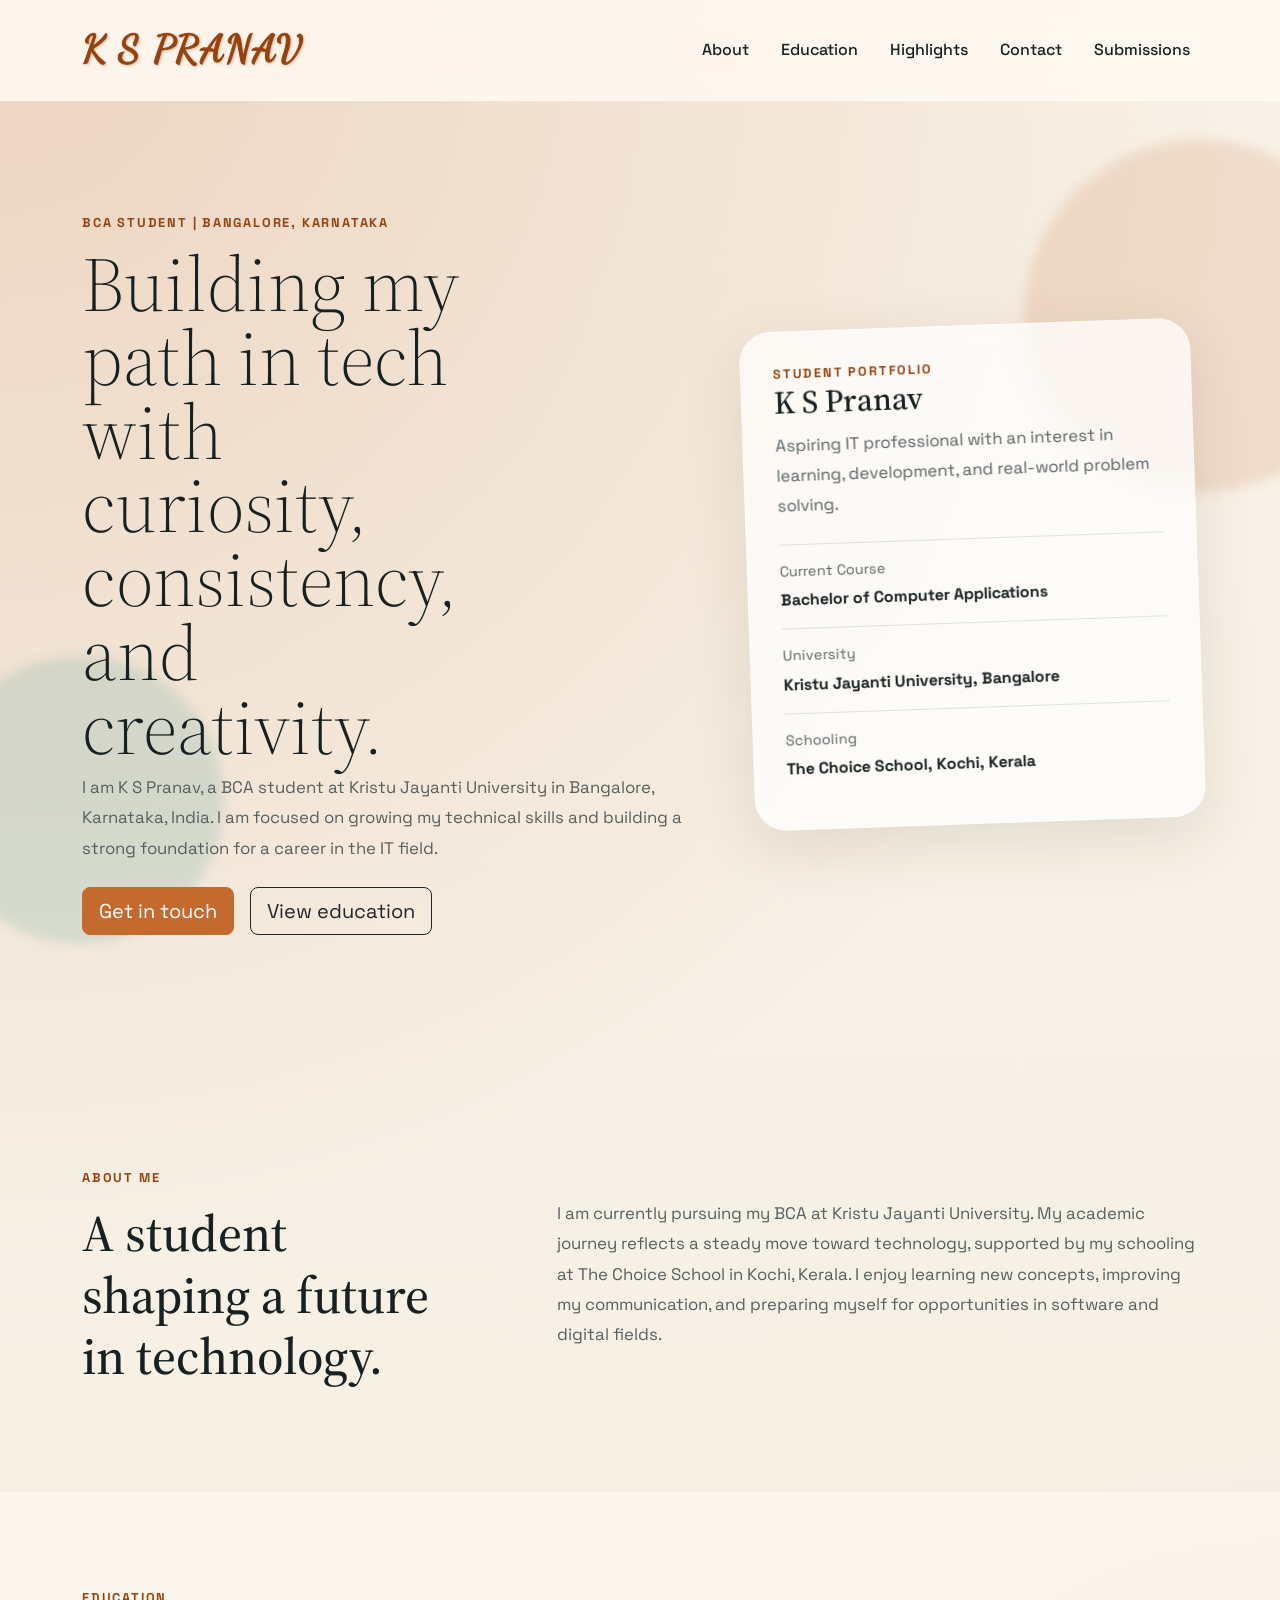
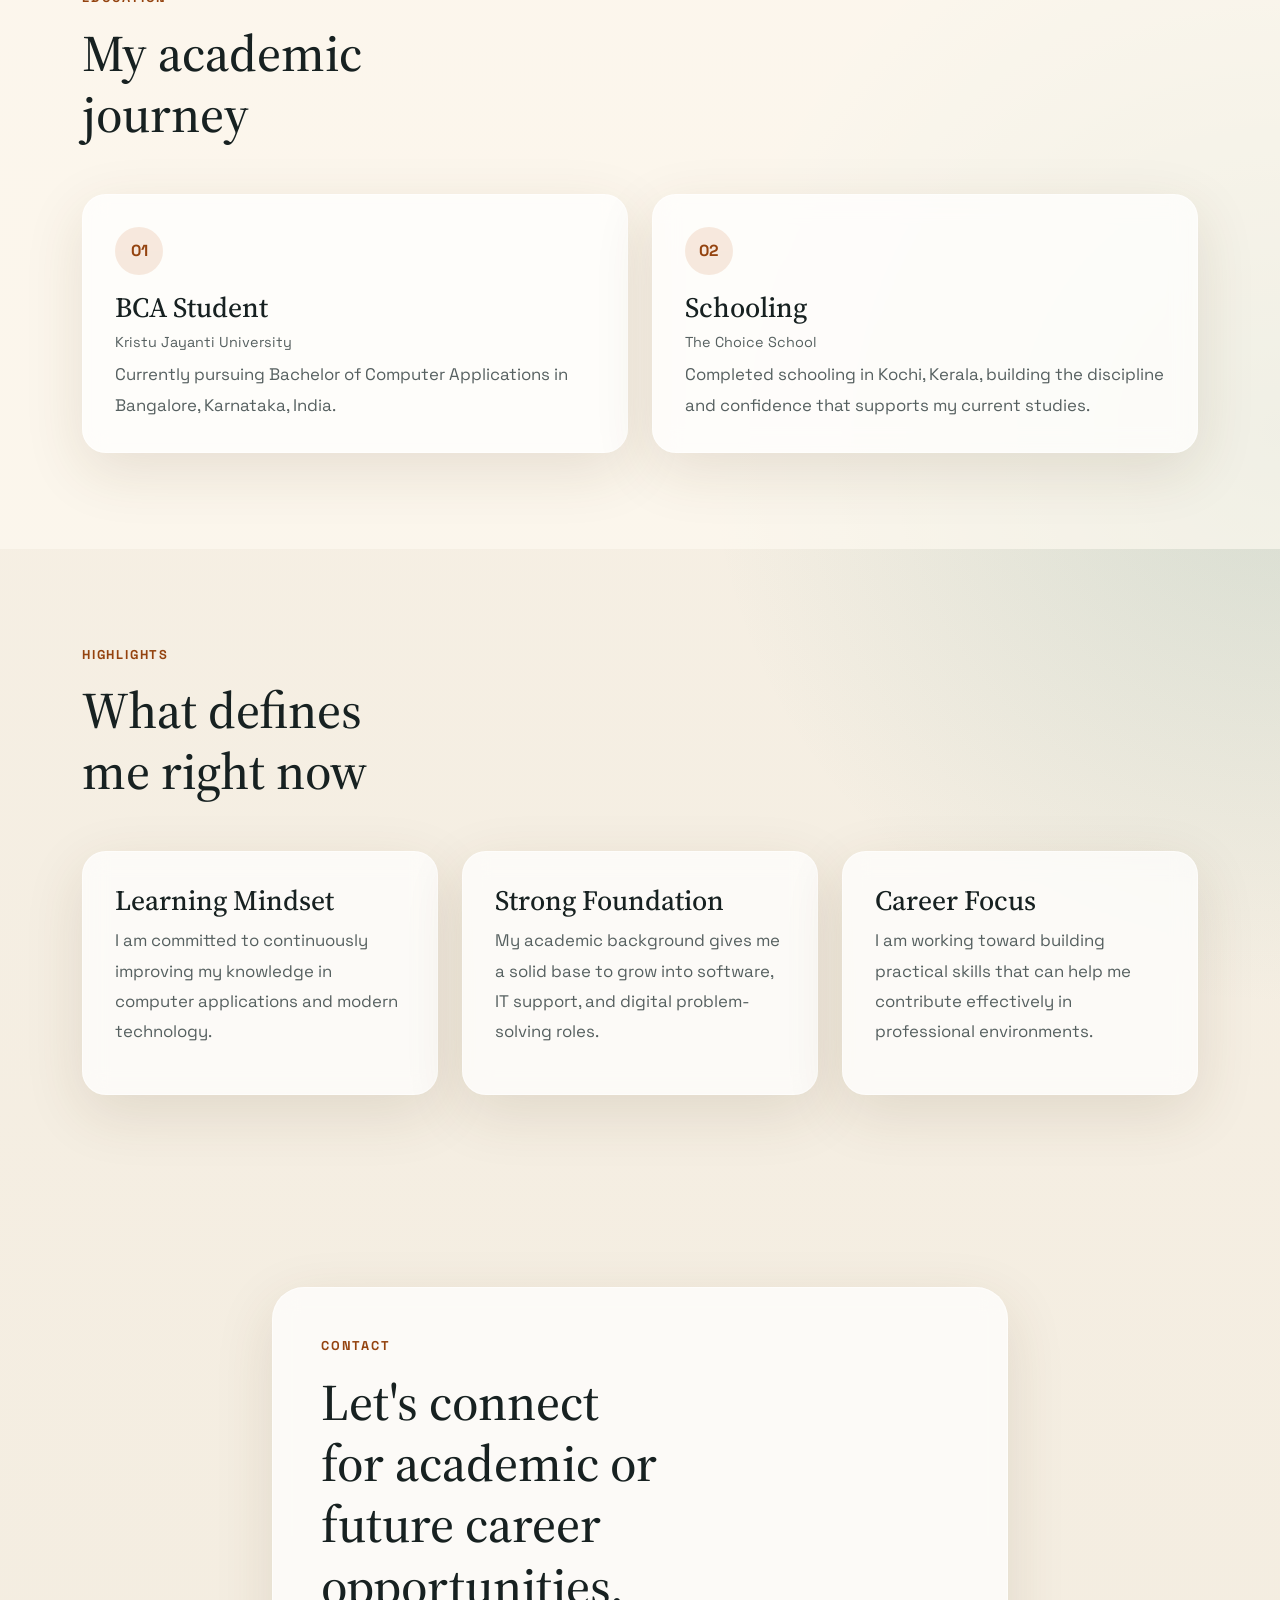
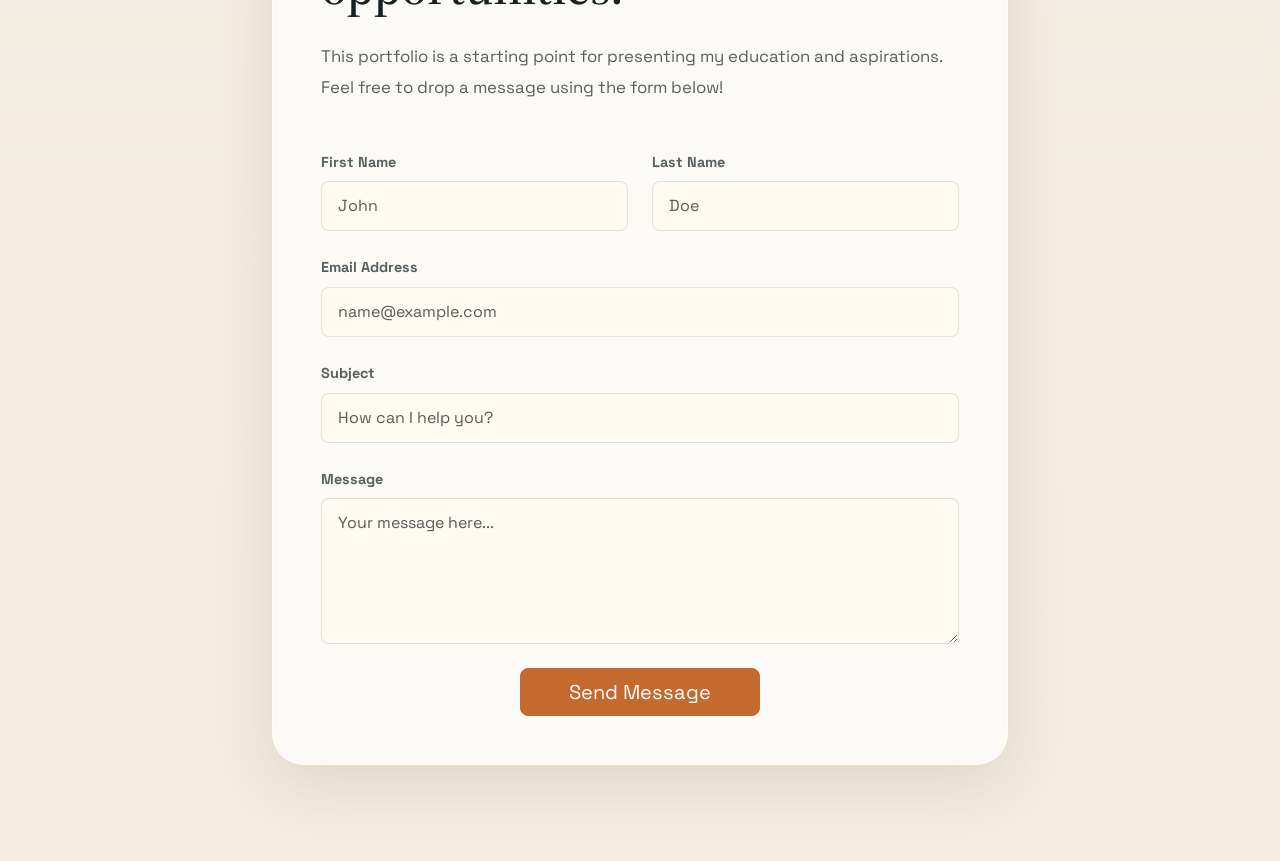
==== frontend/index.html @ b58f0273 "first commit" ====
<!DOCTYPE html>
<html lang="en">

<head>
  <meta charset="UTF-8">
  <meta name="viewport" content="width=device-width, initial-scale=1.0">
  <title>K S Pranav | Portfolio</title>
  <link rel="preconnect" href="https://fonts.googleapis.com">
  <link rel="preconnect" href="https://fonts.gstatic.com" crossorigin>
  <link
    href="https://fonts.googleapis.com/css2?family=Space+Grotesk:wght@400;500;700&family=Source+Serif+4:wght@400;600&family=Dancing+Script:wght@600;700&display=swap"
    rel="stylesheet">
  <link href="https://cdn.jsdelivr.net/npm/bootstrap@5.3.3/dist/css/bootstrap.min.css" rel="stylesheet"
    integrity="sha384-QWTKZyjpPEjISv5WaRU9OFeRpok6YctnYmDr5pNlyT2bRjXh0JMhjY6hW+ALEwIH" crossorigin="anonymous">
  <link rel="stylesheet" href="style.css">
  <style>
    .form-control {
      background-color: var(--surface-strong);
      border: 1px solid var(--line);
      padding: 0.75rem 1rem;
      color: var(--text);
    }
    .form-control:focus {
      border-color: var(--accent);
      box-shadow: 0 0 0 0.25rem rgba(196, 106, 47, 0.25);
    }
    .form-label {
      color: var(--muted);
      font-size: 0.9rem;
    }
  </style>
</head>

<body>
  <nav class="navbar navbar-expand-lg py-3 fixed-top nav-glass">
    <div class="container">
        <a class="navbar-brand brand-mark" href="#home">K S Pranav</a>
        <button class="navbar-toggler border-0 shadow-none" type="button" data-bs-toggle="collapse"
          data-bs-target="#mainNav" aria-controls="mainNav" aria-expanded="false" aria-label="Toggle navigation">
          <span class="navbar-toggler-icon"></span>
        </button>
        <div class="collapse navbar-collapse justify-content-end" id="mainNav">
          <ul class="navbar-nav gap-lg-3">
            <li class="nav-item"><a class="nav-link" href="#about">About</a></li>
            <li class="nav-item"><a class="nav-link" href="#education">Education</a></li>
            <li class="nav-item"><a class="nav-link" href="#highlights">Highlights</a></li>
            <li class="nav-item"><a class="nav-link" href="#contact">Contact</a></li>
            <li class="nav-item"><a class="nav-link" href="list_contacts.html">Submissions</a></li>
          </ul>
        </div>
    </div>
  </nav>

  <header class="hero-section">
    <section class="container py-5" id="home">
      <div class="row align-items-center min-vh-100 hero-grid">
        <div class="col-lg-7">
          <p class="eyebrow">BCA Student | Bangalore, Karnataka</p>
          <h1 class="display-2 hero-title">Building my path in tech with curiosity, consistency, and creativity.</h1>
          <p class="hero-copy">
            I am K S Pranav, a BCA student at Kristu Jayanti University in Bangalore, Karnataka, India.
            I am focused on growing my technical skills and building a strong foundation for a career in the IT field.
          </p>
          <div class="d-flex flex-wrap gap-3 mt-4">
            <a class="btn btn-accent btn-lg" href="#contact">Get in touch</a>
            <a class="btn btn-outline-dark btn-lg" href="#education">View education</a>
          </div>
        </div>
        <div class="col-lg-5">
          <div class="profile-card">
            <div class="profile-badge">Student Portfolio</div>
            <h2>K S Pranav</h2>
            <p class="mb-4">Aspiring IT professional with an interest in learning, development, and real-world problem
              solving.</p>
            <div class="stat-block">
              <span>Current Course</span>
              <strong>Bachelor of Computer Applications</strong>
            </div>
            <div class="stat-block">
              <span>University</span>
              <strong>Kristu Jayanti University, Bangalore</strong>
            </div>
            <div class="stat-block">
              <span>Schooling</span>
              <strong> The Choice School, Kochi, Kerala</strong>
            </div>
          </div>
        </div>
      </div>
    </section>
  </header>

  <main>
    <section class="section-space" id="about">
      <div class="container">
        <div class="row g-4 align-items-center">
          <div class="col-lg-5">
            <p class="section-tag">About Me</p>
            <h2 class="section-title">A student shaping a future in technology.</h2>
          </div>
          <div class="col-lg-7">
            <p class="section-copy">
              I am currently pursuing my BCA at Kristu Jayanti University. My academic journey reflects a steady move
              toward technology,
              supported by my schooling at The Choice School in Kochi, Kerala. I enjoy learning new concepts, improving
              my
              communication,
              and preparing myself for opportunities in software and digital fields.
            </p>
          </div>
        </div>
      </div>
    </section>

    <section class="section-space muted-section" id="education">
      <div class="container">
        <p class="section-tag">Education</p>
        <h2 class="section-title mb-5">My academic journey</h2>
        <div class="row g-4">
          <div class="col-md-6">
            <article class="info-card h-100">
              <span class="card-index">01</span>
              <h3>BCA Student</h3>
              <p class="card-place">Kristu Jayanti University</p>
              <p class="card-text">Currently pursuing Bachelor of Computer Applications in Bangalore, Karnataka, India.
              </p>
            </article>
          </div>
          <div class="col-md-6">
            <article class="info-card h-100">
              <span class="card-index">02</span>
              <h3>Schooling</h3>
              <p class="card-place">The Choice School</p>
              <p class="card-text">Completed schooling in Kochi, Kerala, building the discipline and confidence that
                supports my current studies.</p>
            </article>
          </div>
        </div>
      </div>
    </section>

    <section class="section-space" id="highlights">
      <div class="container">
        <p class="section-tag">Highlights</p>
        <h2 class="section-title mb-5">What defines me right now</h2>
        <div class="row g-4">
          <div class="col-md-4">
            <div class="highlight-card">
              <h3>Learning Mindset</h3>
              <p>I am committed to continuously improving my knowledge in computer applications and modern technology.
              </p>
            </div>
          </div>
          <div class="col-md-4">
            <div class="highlight-card">
              <h3>Strong Foundation</h3>
              <p>My academic background gives me a solid base to grow into software, IT support, and digital
                problem-solving roles.</p>
            </div>
          </div>
          <div class="col-md-4">
            <div class="highlight-card">
              <h3>Career Focus</h3>
              <p>I am working toward building practical skills that can help me contribute effectively in professional
                environments.</p>
            </div>
          </div>
        </div>
      </div>
    </section>

    <section class="section-space contact-section" id="contact">
      <div class="container">
        <div class="row justify-content-center">
          <div class="col-lg-8">
            <div class="contact-panel text-start">
              <p class="section-tag">Contact</p>
              <h2 class="section-title mb-4">Let's connect for academic or future career opportunities.</h2>
              <p class="section-copy mb-5">
                This portfolio is a starting point for presenting my education and aspirations. Feel free to drop a message using the form below!
              </p>
              
              <form id="contactForm">
                <div class="row g-4">
                  <div class="col-md-6">
                    <label for="firstName" class="form-label fw-bold">First Name</label>
                    <input type="text" class="form-control rounded-3" id="firstName" placeholder="John" required>
                  </div>
                  <div class="col-md-6">
                    <label for="lastName" class="form-label fw-bold">Last Name</label>
                    <input type="text" class="form-control rounded-3" id="lastName" placeholder="Doe" required>
                  </div>
                  <div class="col-md-12">
                    <label for="email" class="form-label fw-bold">Email Address</label>
                    <input type="email" class="form-control rounded-3" id="email" placeholder="name@example.com" required>
                  </div>
                  <div class="col-md-12">
                    <label for="subject" class="form-label fw-bold">Subject</label>
                    <input type="text" class="form-control rounded-3" id="subject" placeholder="How can I help you?" required>
                  </div>
                  <div class="col-md-12">
                    <label for="message" class="form-label fw-bold">Message</label>
                    <textarea class="form-control rounded-3" id="message" rows="5" placeholder="Your message here..." required></textarea>
                  </div>
                  <div class="col-12 mt-4 text-center">
                    <button type="submit" class="btn btn-accent btn-lg px-5">Send Message</button>
                    <p id="formStatus" class="mt-3 text-success d-none">Message sent successfully!</p>
                  </div>
                </div>
              </form>
            </div>
          </div>
        </div>
      </div>
    </section>
  </main>

  <script src="https://cdn.jsdelivr.net/npm/bootstrap@5.3.3/dist/js/bootstrap.bundle.min.js"
    integrity="sha384-YvpcrYf0tY3lHB60NNkmXc5s9fDVZLESaAA55NDzOxhy9GkcIdslK1eN7N6jIeHz"
    crossorigin="anonymous"></script>

  <script>
    document.getElementById("contactForm").addEventListener("submit", async function(e) {
      e.preventDefault();
      
      const formData = {
        first_name: document.getElementById("firstName").value,
        last_name: document.getElementById("lastName").value,
        email: document.getElementById("email").value,
        subject: document.getElementById("subject").value,
        message: document.getElementById("message").value
      };

      try {
        const response = await fetch("http://localhost:8000/contacts/", {
          method: "POST",
          headers: {
            "Content-Type": "application/json"
          },
          body: JSON.stringify(formData)
        });

        if (response.ok) {
          document.getElementById("formStatus").classList.remove("d-none");
          document.getElementById("contactForm").reset();
          
          setTimeout(() => {
            document.getElementById("formStatus").classList.add("d-none");
          }, 4000);
        } else {
          alert("Something went wrong. Please try again.");
        }
      } catch (error) {
        console.error("Error submitting form", error);
        alert("Unable to connect to the backend server.");
      }
    });
  </script>
</body>

</html>
---- frontend/style.css ----
:root {
  --bg: #f5efe4;
  --surface: rgba(255, 255, 255, 0.72);
  --surface-strong: #fffaf2;
  --text: #172121;
  --muted: #566060;
  --accent: #c46a2f;
  --accent-dark: #94430f;
  --line: rgba(23, 33, 33, 0.12);
  --shadow: 0 18px 60px rgba(82, 54, 25, 0.12);
}

* {
  box-sizing: border-box;
}

body {
  margin: 0;
  padding-top: 76px;
  font-family: "Space Grotesk", sans-serif;
  color: var(--text);
  background:
    radial-gradient(circle at top left, rgba(196, 106, 47, 0.22), transparent 30%),
    radial-gradient(circle at right center, rgba(51, 122, 108, 0.16), transparent 24%),
    linear-gradient(180deg, #f8f2e8 0%, #f3ecdf 100%);
}

.hero-section {
  position: relative;
  overflow: hidden;
}

.hero-section::before,
.hero-section::after {
  content: "";
  position: absolute;
  border-radius: 50%;
  filter: blur(6px);
  z-index: 0;
}

.hero-section::before {
  width: 22rem;
  height: 22rem;
  top: 4rem;
  right: -6rem;
  background: rgba(196, 106, 47, 0.16);
}

.hero-section::after {
  width: 18rem;
  height: 18rem;
  bottom: 8rem;
  left: -4rem;
  background: rgba(31, 132, 127, 0.14);
}

.hero-grid,
.section-space {
  position: relative;
  z-index: 1;
}

.nav-glass {
  background: rgba(255, 250, 242, 0.85); /* Slightly frosty color derived from background */
  backdrop-filter: blur(12px);
  border-bottom: 1px solid rgba(255, 255, 255, 0.5);
  z-index: 1030; /* High z-index to stay above content */
}

.brand-mark {
  font-family: "Dancing Script", cursive;
  font-weight: 700;
  font-size: 2.4rem;
  letter-spacing: 0.03em;
  color: var(--accent-dark);
  text-shadow: 1px 1px 3px rgba(148, 67, 15, 0.5);
  text-transform: uppercase;
  -webkit-text-stroke: 1px var(--accent-dark);
}

.nav-link {
  color: var(--text);
  font-weight: 500;
}

.nav-link:hover,
.nav-link:focus {
  color: var(--accent-dark);
}

.eyebrow,
.section-tag,
.profile-badge {
  letter-spacing: 0.14em;
  text-transform: uppercase;
  font-size: 0.8rem;
  font-weight: 700;
  color: var(--accent-dark);
}

.hero-title,
.section-title,
.profile-card h2,
.info-card h3,
.highlight-card h3 {
  font-family: "Source Serif 4", serif;
}

.hero-title {
  font-size: clamp(2.75rem, 6vw, 5.6rem);
  line-height: 0.96;
  max-width: 12ch;
}

.hero-copy,
.section-copy,
.card-text,
.highlight-card p,
.profile-card p {
  color: var(--muted);
  font-size: 1.05rem;
  line-height: 1.8;
}

.btn-accent {
  background: var(--accent);
  color: #fff;
  border: 1px solid var(--accent);
}

.btn-accent:hover,
.btn-accent:focus {
  background: var(--accent-dark);
  border-color: var(--accent-dark);
  color: #fff;
}

.profile-card,
.info-card,
.highlight-card,
.contact-panel {
  background: var(--surface);
  border: 1px solid rgba(255, 255, 255, 0.5);
  box-shadow: var(--shadow);
  backdrop-filter: blur(12px);
}

.profile-card {
  padding: 2rem;
  border-radius: 2rem;
  transform: rotate(-2deg);
}

.stat-block {
  padding: 1rem 0;
  border-top: 1px solid var(--line);
}

.stat-block span,
.card-place {
  display: block;
  color: var(--muted);
  font-size: 0.9rem;
  margin-bottom: 0.35rem;
}

.section-space {
  padding: 6rem 0;
}

.muted-section {
  background: rgba(255, 250, 242, 0.65);
}

.section-title {
  font-size: clamp(2rem, 4vw, 3.5rem);
  max-width: 14ch;
}

.info-card,
.highlight-card {
  height: 100%;
  border-radius: 1.5rem;
  padding: 2rem;
}

.card-index {
  display: inline-flex;
  width: 3rem;
  height: 3rem;
  align-items: center;
  justify-content: center;
  border-radius: 50%;
  background: rgba(196, 106, 47, 0.14);
  color: var(--accent-dark);
  font-weight: 700;
  margin-bottom: 1rem;
}

.contact-panel {
  border-radius: 2rem;
  padding: 3rem;
  text-align: center;
}

@media (max-width: 991.98px) {
  .hero-grid {
    row-gap: 2rem;
    padding-top: 3rem;
    padding-bottom: 3rem;
  }

  .profile-card {
    transform: none;
  }
}

@media (max-width: 575.98px) {
  .section-space {
    padding: 4rem 0;
  }

  .profile-card,
  .info-card,
  .highlight-card,
  .contact-panel {
    padding: 1.5rem;
    border-radius: 1.25rem;
  }
}
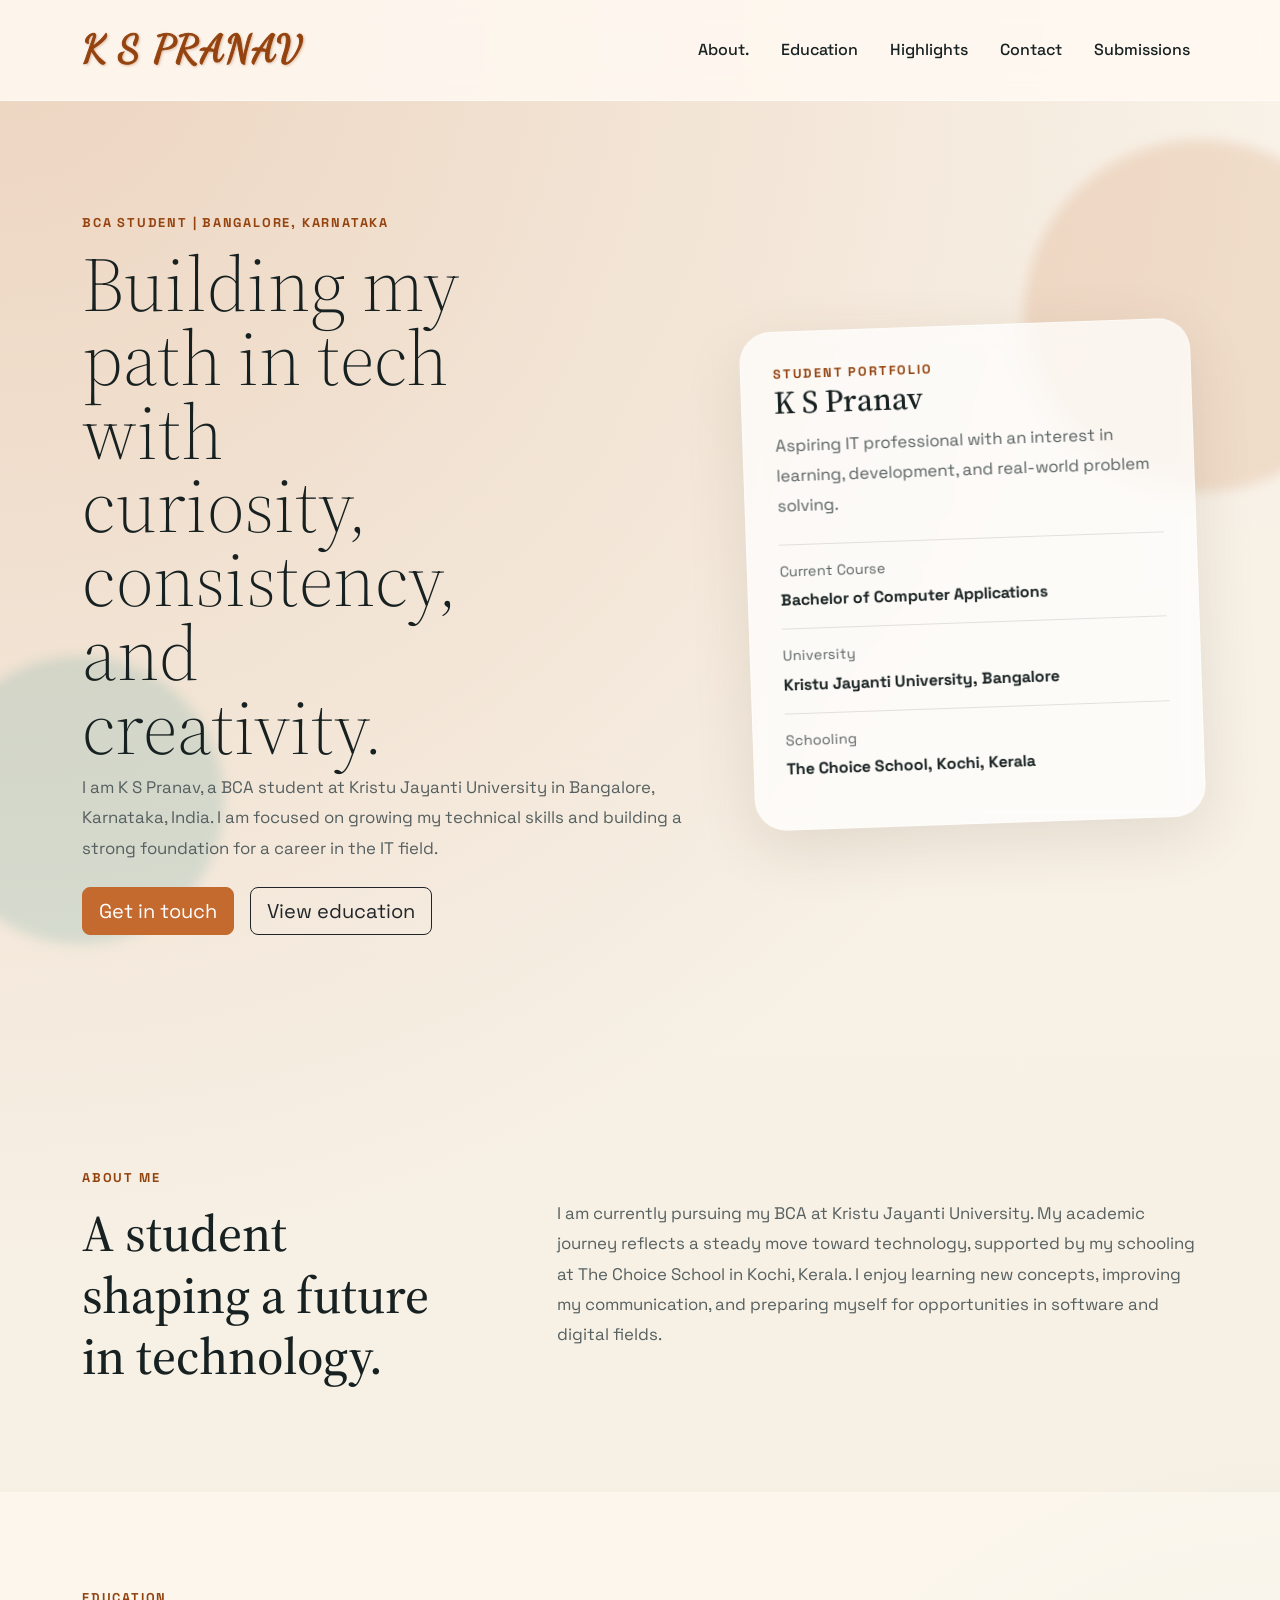
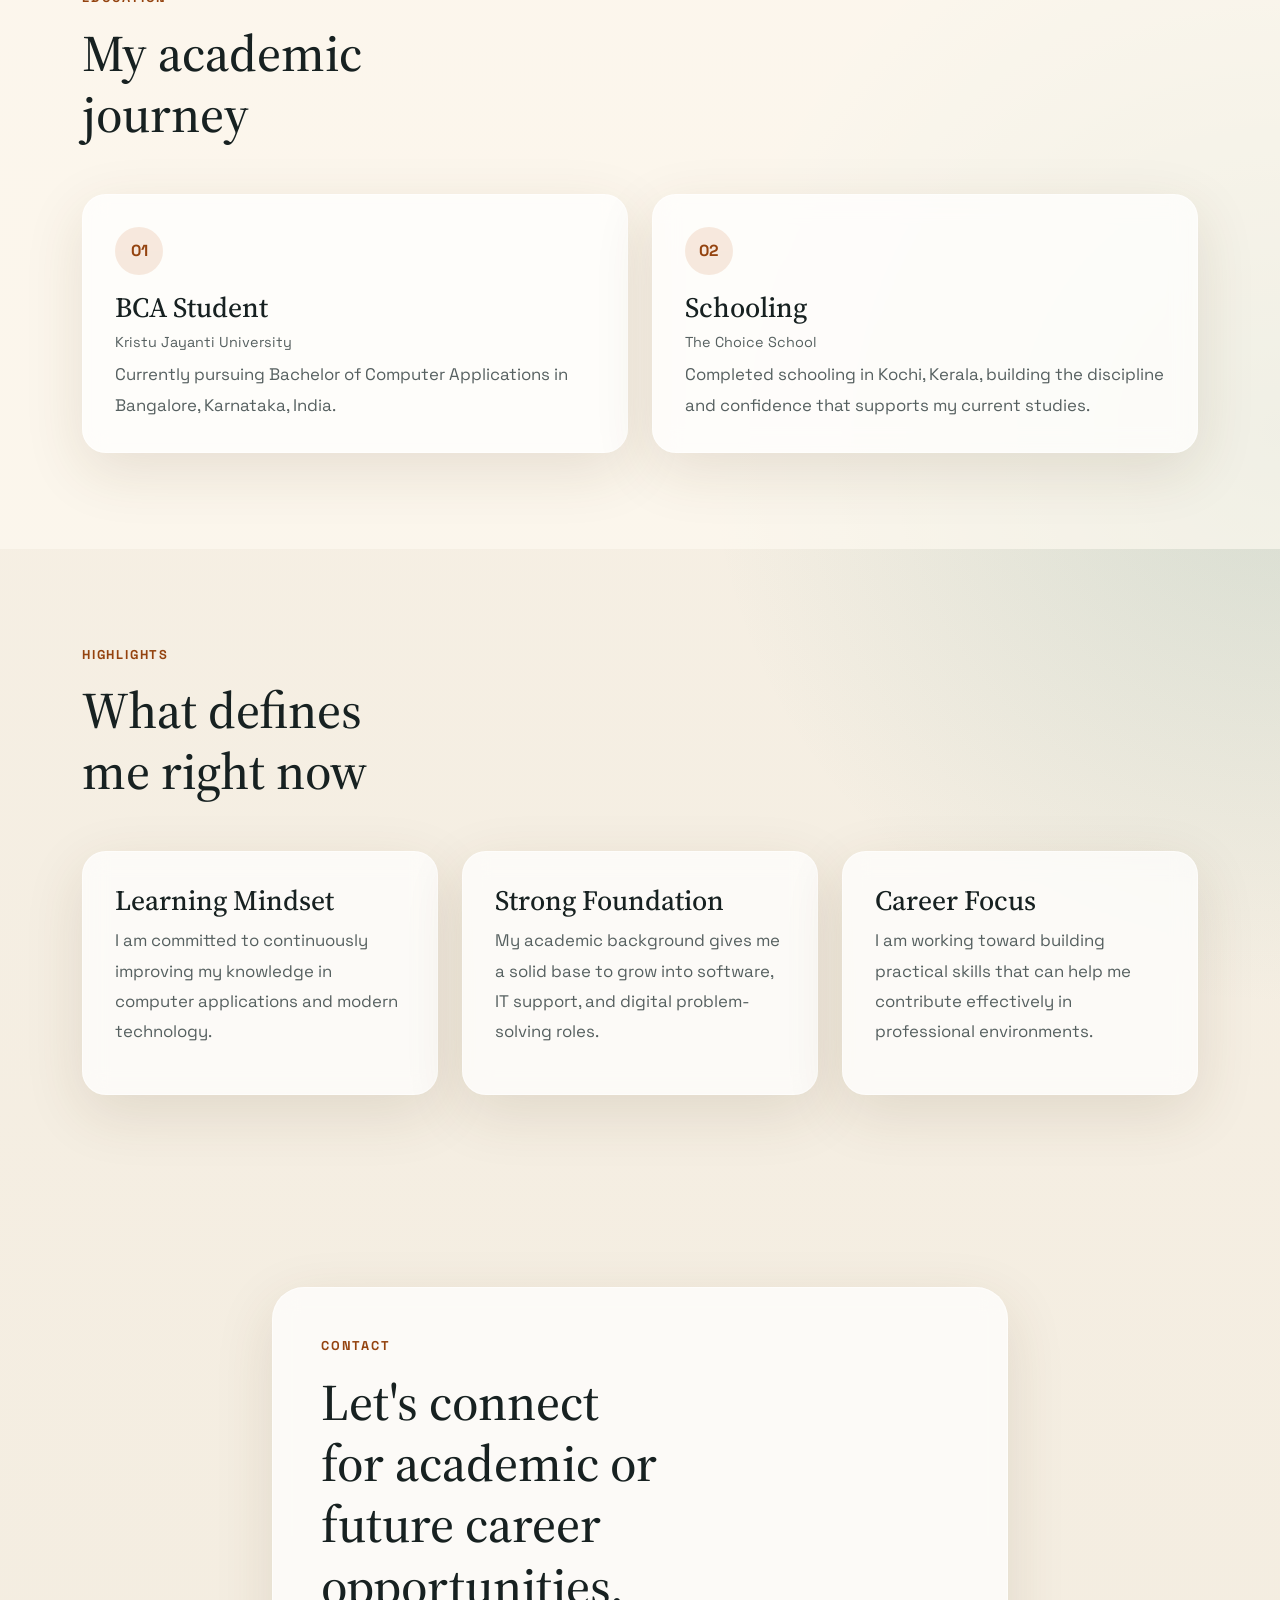
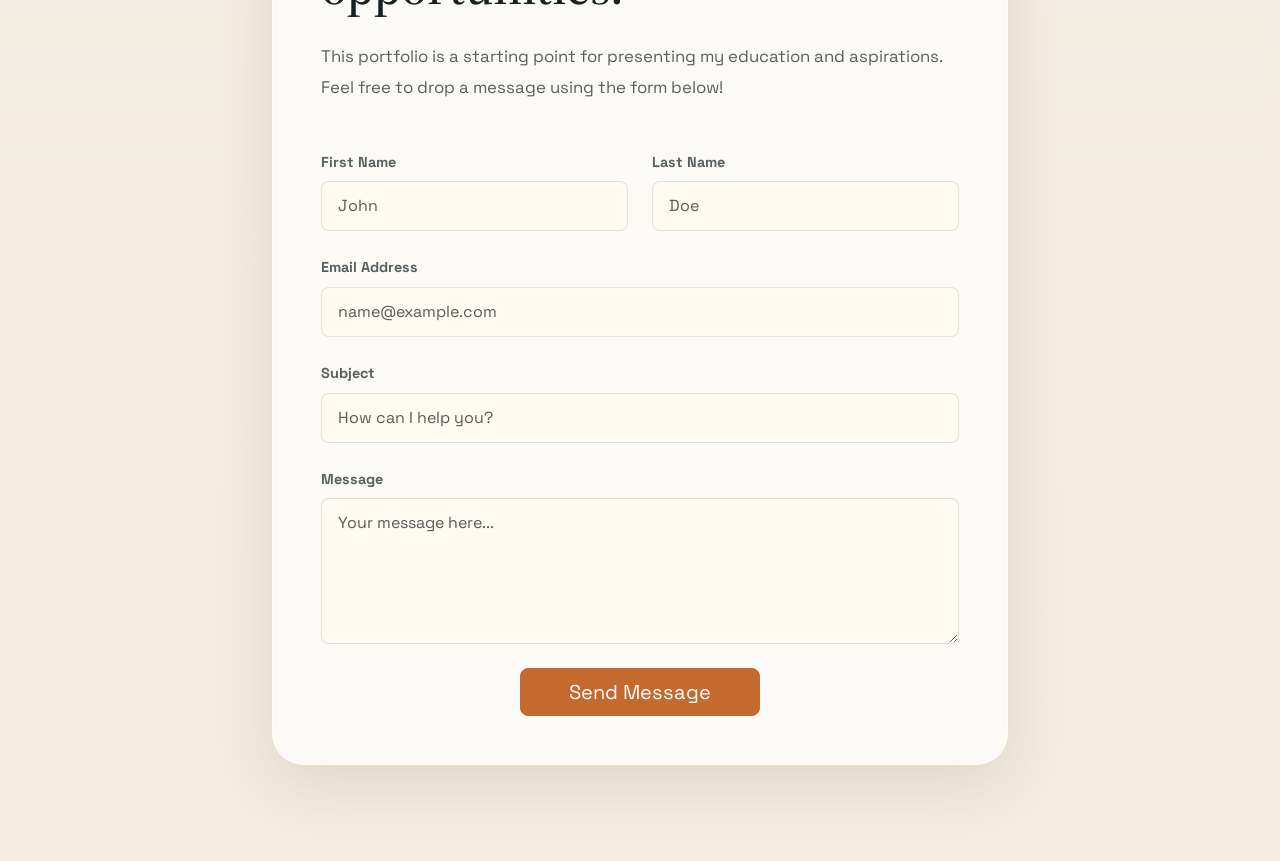
==== commit ef56fe67: "CI-CD testing" ====
--- a/frontend/index.html
+++ b/frontend/index.html
@@ -41,7 +41,7 @@
         </button>
         <div class="collapse navbar-collapse justify-content-end" id="mainNav">
           <ul class="navbar-nav gap-lg-3">
-            <li class="nav-item"><a class="nav-link" href="#about">About</a></li>
+            <li class="nav-item"><a class="nav-link" href="#about">About.</a></li>
             <li class="nav-item"><a class="nav-link" href="#education">Education</a></li>
             <li class="nav-item"><a class="nav-link" href="#highlights">Highlights</a></li>
             <li class="nav-item"><a class="nav-link" href="#contact">Contact</a></li>
@@ -232,7 +232,7 @@
       };
 
       try {
-        const response = await fetch("http://localhost:8000/contacts/", {
+        const response = await fetch("https://backportfolio-cccjb3ekcvd9e2a5.centralindia-01.azurewebsites.net/contacts/", {
           method: "POST",
           headers: {
             "Content-Type": "application/json"
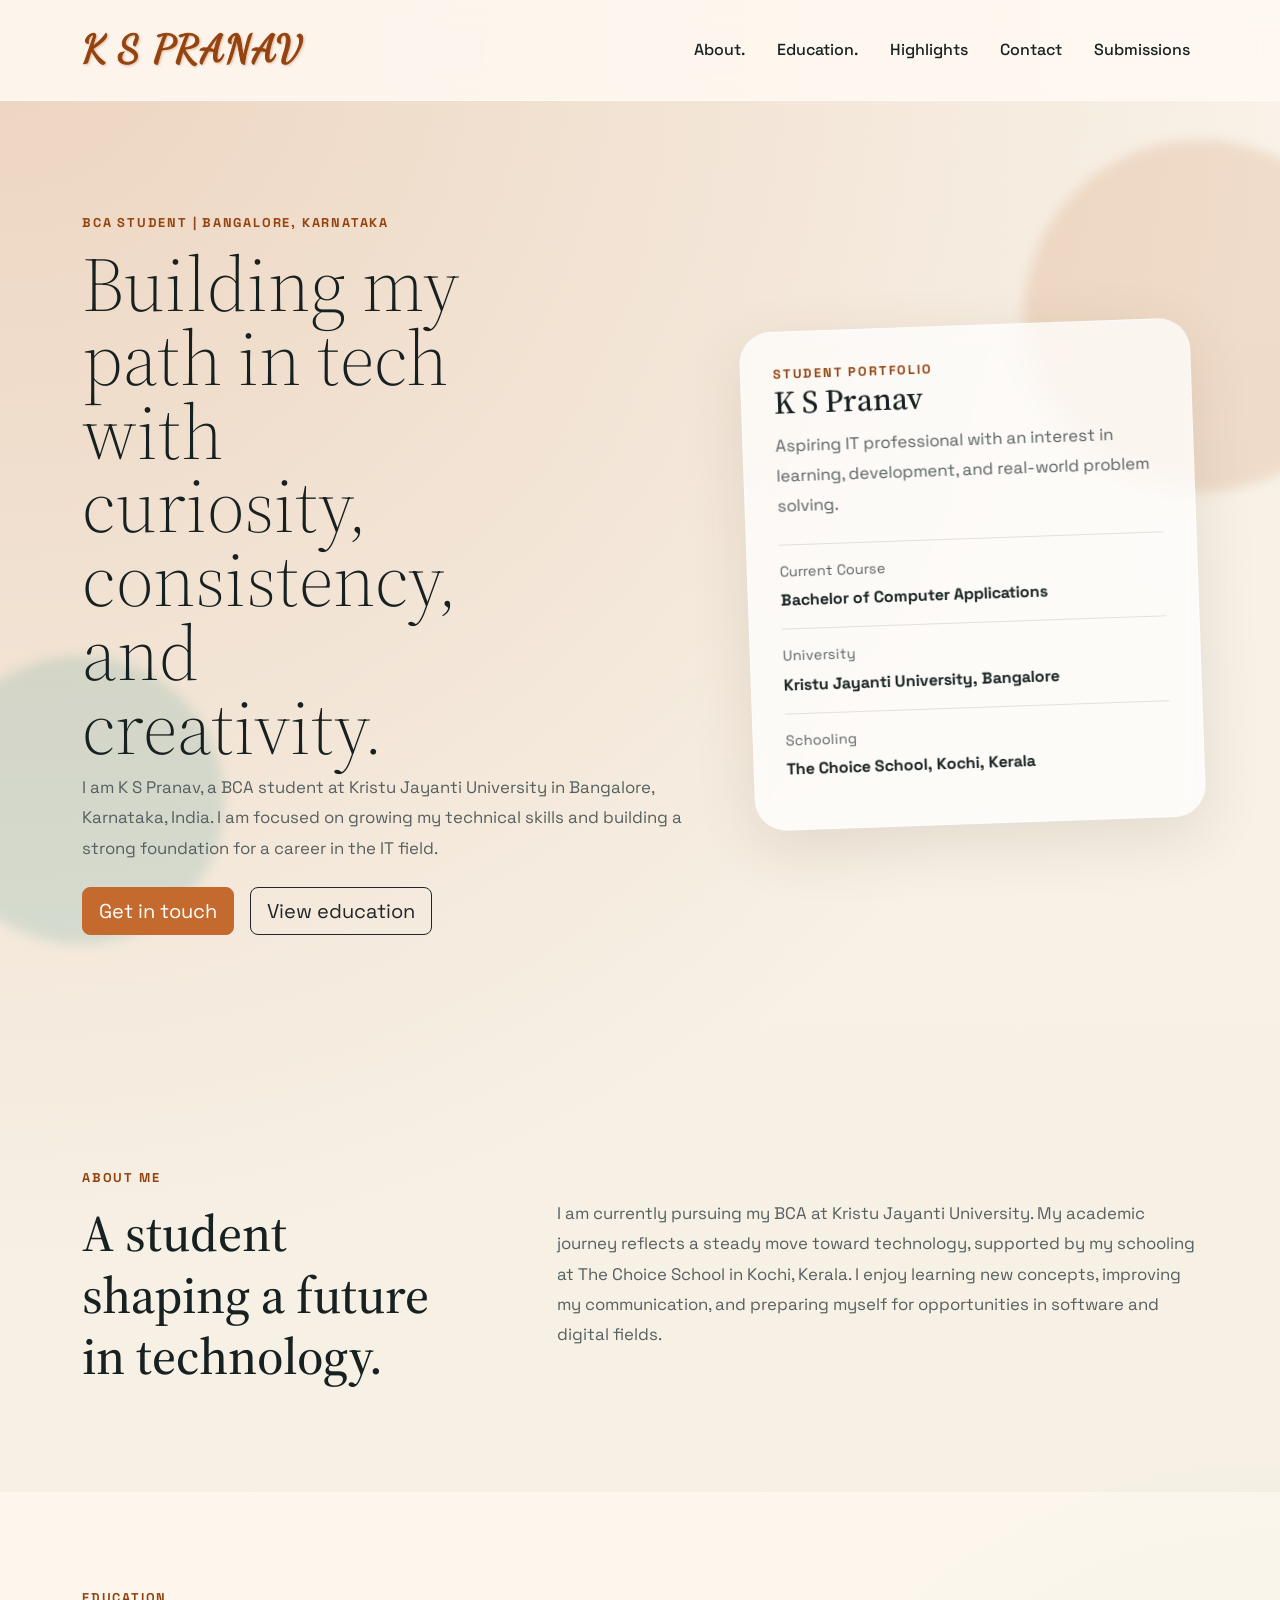
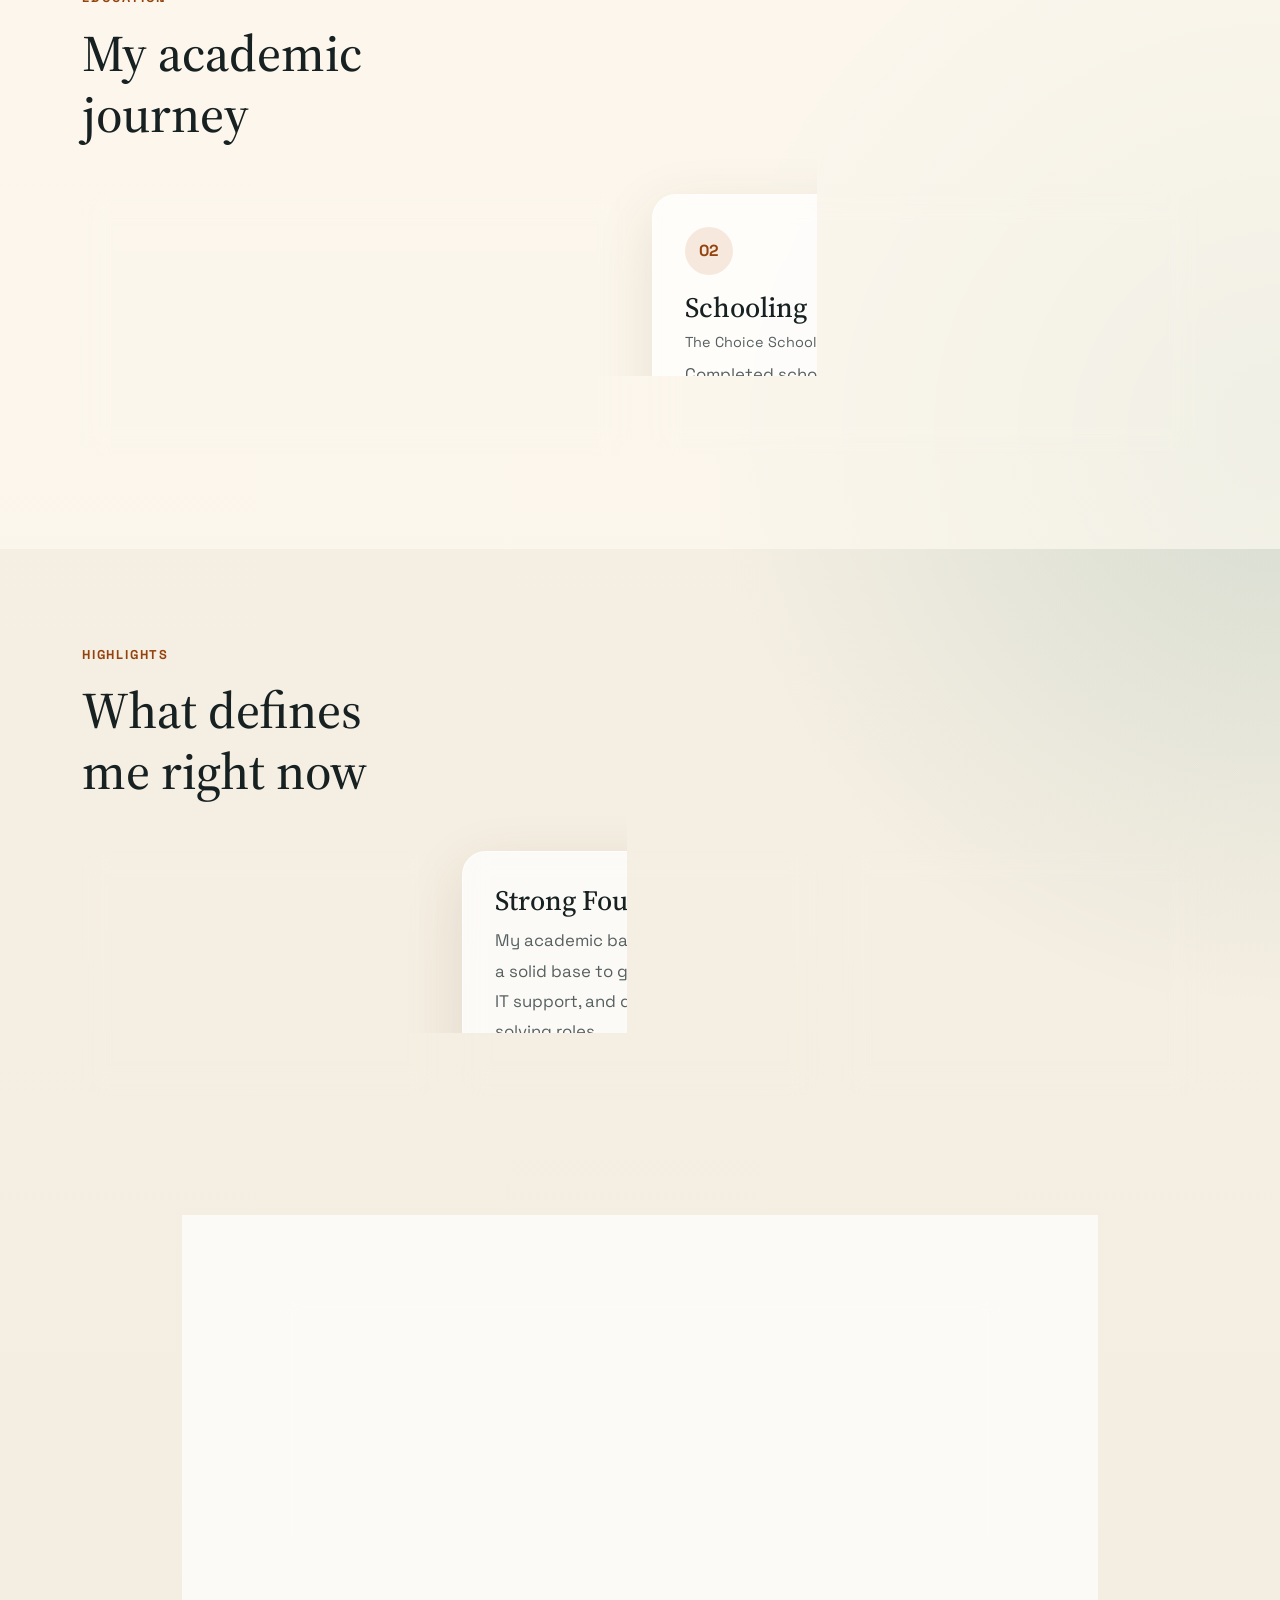
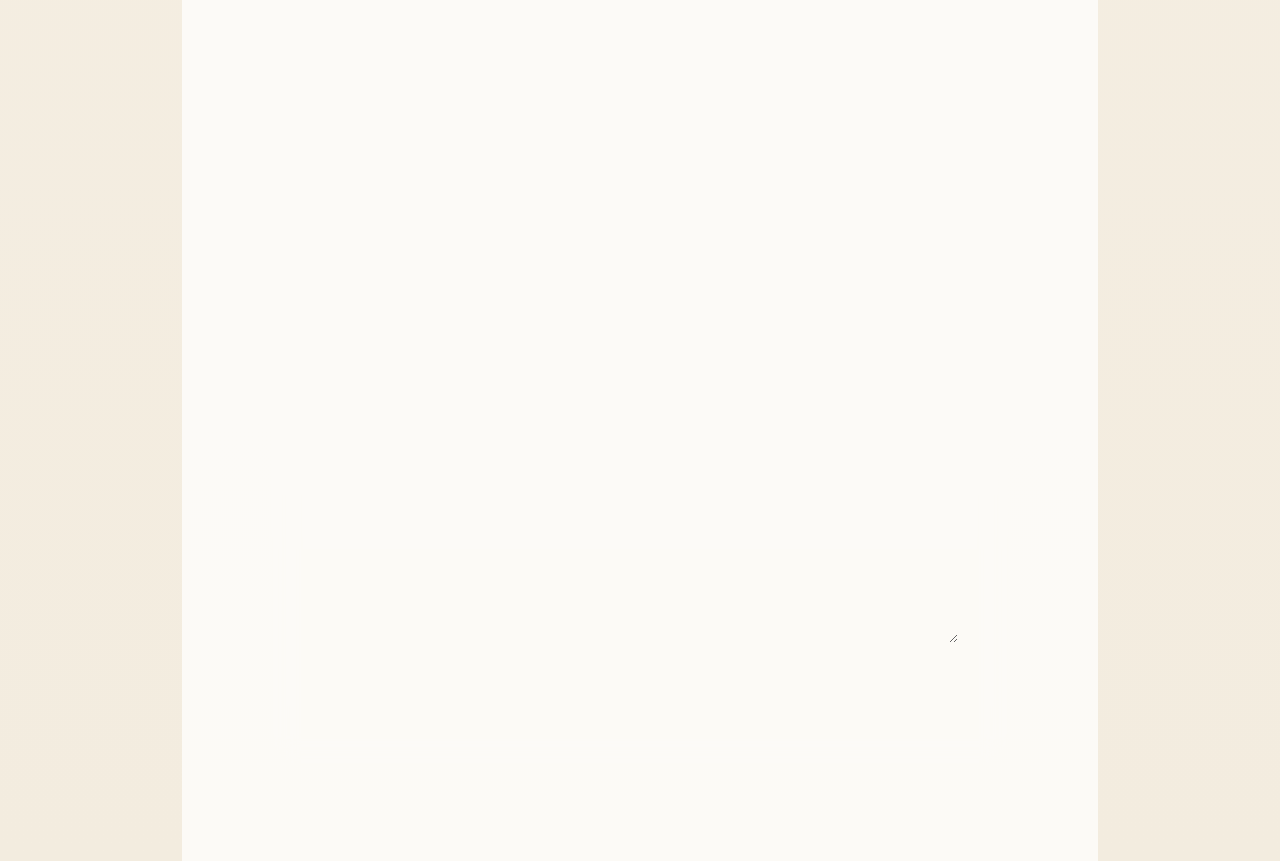
==== commit dbb3c5d3: "testing" ====
--- a/frontend/index.html
+++ b/frontend/index.html
@@ -42,7 +42,7 @@
         <div class="collapse navbar-collapse justify-content-end" id="mainNav">
           <ul class="navbar-nav gap-lg-3">
             <li class="nav-item"><a class="nav-link" href="#about">About.</a></li>
-            <li class="nav-item"><a class="nav-link" href="#education">Education</a></li>
+            <li class="nav-item"><a class="nav-link" href="#education">Education.</a></li>
             <li class="nav-item"><a class="nav-link" href="#highlights">Highlights</a></li>
             <li class="nav-item"><a class="nav-link" href="#contact">Contact</a></li>
             <li class="nav-item"><a class="nav-link" href="list_contacts.html">Submissions</a></li>
